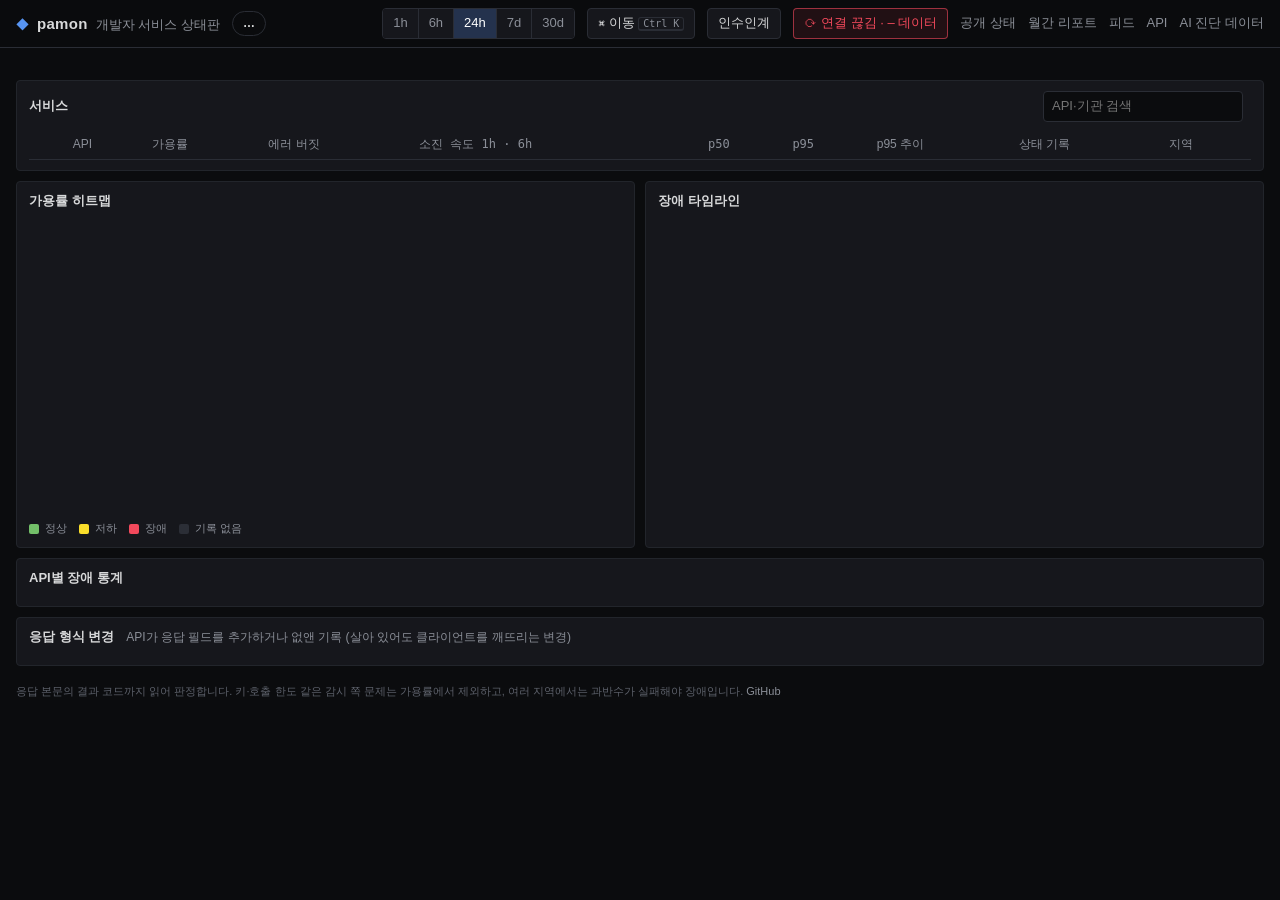
==== internal/web/static/index.html @ 7381d94c "feat: publish AI diagnostic evidence with freshness and Pages discovery" ====
<!doctype html>
<html lang="ko">
<head>
<meta charset="utf-8">
<meta name="viewport" content="width=device-width, initial-scale=1">
<title>pamon · 개발자 서비스 상태판</title>
<meta name="description" content="공공 API·지도·npm·PyPI·Docker Hub·GitHub의 가용성, 지연과 실제 기능 검사">
<link rel="alternate" type="application/atom+xml" title="장애 피드" href="/feed.xml">
<link rel="stylesheet" href="vendor/uPlot.min.css">
<link rel="stylesheet" href="app.css">
</head>
<body>
<header class="topbar">
  <div class="brand"><span class="logo">◆</span><b>pamon</b><span class="sub">개발자 서비스 상태판</span></div>
  <div id="fleet-pill" class="pill">…</div>
  <div class="spacer"></div>
  <div class="ranges" id="ranges"></div>
  <button class="btn" id="open-palette" title="명령 팔레트 (Ctrl+K)">⌘ 이동 <kbd>Ctrl K</kbd></button>
  <button class="btn" id="open-handoff" title="교대 인수인계 요약 (h)">인수인계</button>
  <button class="btn" id="refresh" title="새로고침 (r)">⟳ <span id="age">–</span></button>
  <nav class="links"><a href="/status">공개 상태</a><a href="/report">월간 리포트</a><a href="/feed.xml">피드</a><a href="/api/v1/overview">API</a><a href="ai/index.html">AI 진단 데이터</a></nav>
</header>

<div id="problems" class="problems" hidden></div>

<main class="grid">
  <section class="stats" id="stats"></section>
  <section class="wide correl" id="correl" hidden></section>

  <section class="panel wide">
    <div class="panel-h">
      <h2>서비스</h2>
      <div class="tools">
        <input id="q" type="search" placeholder="API·기관 검색" autocomplete="off">
        <div class="chips" id="cats"></div>
      </div>
    </div>
    <div class="table-wrap">
      <table class="svc">
        <thead><tr>
          <th></th><th>API</th><th class="num" data-sort="availability">가용률</th><th data-sort="budgetLeft">에러 버짓</th><th class="num" data-sort="burn1h" title="에러 버짓 소진 속도 = 실패 비율 ÷ 허용 실패 비율. 1×면 기간 끝에 버짓이 딱 바닥, 1시간 14.4×면 호출(page) 기준"><span class="long">소진 속도 1h · 6h</span><span class="short">소진 1h</span></th>
          <th class="num" data-sort="p50">p50</th><th class="num" data-sort="p95">p95</th><th>p95 추이</th><th>상태 기록</th><th>지역</th>
        </tr></thead>
        <tbody id="rows"></tbody>
      </table>
    </div>
  </section>

  <section class="panel half">
    <div class="panel-h"><h2>가용률 히트맵</h2><span class="hint" id="heat-hint"></span></div>
    <canvas id="heat"></canvas>
    <div class="legend"><i class="c-ok"></i>정상 <i class="c-deg"></i>저하 <i class="c-out"></i>장애 <i class="c-none"></i>기록 없음</div>
  </section>

  <section class="panel half">
    <div class="panel-h"><h2>장애 타임라인</h2><span class="hint" id="inc-count"></span></div>
    <div id="gantt"></div>
    <div id="inc-list"></div>
  </section>

  <section class="panel wide">
    <div class="panel-h"><h2>API별 장애 통계</h2><span class="hint" id="rel-hint"></span></div>
    <div class="table-wrap"><table class="rel" id="rel"></table></div>
  </section>

  <section class="panel wide">
    <div class="panel-h"><h2>응답 형식 변경</h2><span class="hint">API가 응답 필드를 추가하거나 없앤 기록 (살아 있어도 클라이언트를 깨뜨리는 변경)</span></div>
    <div id="schema-list"></div>
  </section>
</main>

<aside class="drawer" id="drawer" hidden>
  <div class="drawer-h">
    <div><div class="d-title" id="d-title"></div><div class="d-sub" id="d-sub"></div></div>
    <button class="btn" id="d-close">✕</button>
  </div>
  <div class="d-stats" id="d-stats"></div>
  <div class="fu" id="d-fu" hidden></div>
  <div class="silence" id="d-silence">
    <span id="d-silence-state"></span>
    <span class="tools">
      <select id="d-silence-len" title="얼마 동안"><option value="60">1시간</option><option value="240">4시간</option><option value="1440">24시간</option></select>
      <button class="btn" id="d-silence-on" title="이 API의 장애 알림을 잠시 끔 (장애 기록·SLO는 그대로)">🔕 알림 끄기</button>
      <button class="btn" id="d-silence-off" hidden>알림 다시 켜기</button>
    </span>
  </div>
  <div class="d-panel"><h3>응답 시간 (전체 지역, 정상 응답) <span class="hint">빨간 음영 = 장애 구간 · 파란 점선 = 응답 형식 변경 · 회색 점선 = 어제 같은 시각</span> <span class="cmp" id="d-lat-cmp"></span></h3><div id="d-lat"></div></div>
  <div class="d-panel"><h3>에러 버짓 남은 비율 <span class="hint" id="d-budget-hint"></span></h3><div id="d-budget"></div></div>
  <div class="d-panel"><h3>지역별 p95</h3><div id="d-loc"></div></div>
  <div class="d-panel"><h3>지역별 상태</h3><canvas id="d-strips"></canvas></div>
  <div class="d-panel"><h3>장애</h3><div id="d-inc"></div></div>
  <div class="d-panel"><h3>응답 형식 변경</h3><div id="d-schema"></div></div>
  <div class="d-panel"><h3>최근 확인</h3><div class="table-wrap"><table class="log" id="d-log"></table></div></div>
</aside>
<div class="scrim" id="scrim" hidden></div>

<div class="modal" id="inc-modal" hidden>
  <div class="modal-box">
    <div class="drawer-h">
      <div><div class="d-title" id="im-title"></div><div class="d-sub" id="im-sub"></div><div class="ack" id="im-ack"></div></div>
      <div class="actions">
        <button class="btn" id="im-take" hidden title="이 장애를 내가 보고 있다고 알림">내가 맡기</button>
        <button class="btn" id="im-copy-md" title="포스트모템 초안을 마크다운으로 복사">포스트모템 초안 복사</button>
        <button class="btn" id="im-copy-link">링크 복사</button>
        <button class="btn" id="im-close">✕</button>
      </div>
    </div>
    <div class="d-stats" id="im-stats"></div>
    <div class="d-panel"><h3>다음 할 일 <span class="hint">문제 위치에 따라</span></h3><ol class="next" id="im-next"></ol></div>
    <div class="d-panel"><h3>메모 <span class="hint">확인한 것·한 일 (포스트모템 초안에 들어감)</span></h3>
      <div id="im-notes"></div>
      <form id="im-note-form" class="note-form" hidden>
        <input id="im-note-author" placeholder="이름" maxlength="40">
        <textarea id="im-note-text" rows="2" maxlength="2000" placeholder="예: 데이터포털 공지 확인 — 10:00~12:00 에어코리아 서버 점검"></textarea>
        <button class="btn" type="submit">메모 남기기</button>
      </form>
    </div>
    <div class="d-panel"><h3>지역 × 시간 (확인 하나 = 칸 하나)</h3><canvas id="im-matrix"></canvas></div>
    <div class="d-panel"><h3>판정이 바뀐 순간</h3><div id="im-timeline"></div></div>
    <div class="d-panel"><h3>원시 확인 <span class="hint" id="im-count"></span></h3><div class="table-wrap"><table class="log" id="im-log"></table></div></div>
  </div>
</div>

<div class="palette" id="palette" hidden>
  <div class="palette-box">
    <input id="pal-q" type="text" placeholder="API, 기관, 명령 검색…  (Esc 닫기)" autocomplete="off">
    <div id="pal-list"></div>
  </div>
</div>

<div class="modal" id="handoff" hidden>
  <div class="modal-box">
    <div class="drawer-h">
      <div><div class="d-title">교대 인수인계</div><div class="d-sub">지금 상태와 지난 몇 시간의 장애를 다음 당번에게 넘길 Markdown으로</div></div>
      <div class="tools"><span class="chips" id="ho-hours"></span><button class="btn" id="ho-copy">Markdown 복사</button><button class="btn" id="ho-close">✕</button></div>
    </div>
    <pre class="handoff" id="ho-text"></pre>
  </div>
</div>

<div class="modal" id="help" hidden>
  <div class="modal-box small">
    <div class="drawer-h"><div class="d-title">키보드 단축키</div><button class="btn" id="help-close">✕</button></div>
    <table class="keys">
      <tr><td><kbd>Ctrl</kbd> <kbd>K</kbd></td><td>명령 팔레트 (API로 이동, 기간 변경, 리포트)</td></tr>
      <tr><td><kbd>/</kbd></td><td>검색</td></tr>
      <tr><td><kbd>j</kbd> <kbd>k</kbd></td><td>서비스 표에서 위아래로</td></tr>
      <tr><td><kbd>Enter</kbd></td><td>선택한 API 상세</td></tr>
      <tr><td><kbd>1</kbd>–<kbd>5</kbd></td><td>기간 1시간 · 6시간 · 24시간 · 7일 · 30일</td></tr>
      <tr><td><kbd>r</kbd></td><td>새로고침</td></tr>
      <tr><td><kbd>h</kbd></td><td>교대 인수인계 요약</td></tr>
      <tr><td><kbd>Esc</kbd></td><td>닫기</td></tr>
      <tr><td><kbd>?</kbd></td><td>이 도움말</td></tr>
    </table>
  </div>
</div>

<footer class="foot">
  응답 본문의 결과 코드까지 읽어 판정합니다. 키·호출 한도 같은 감시 쪽 문제는 가용률에서 제외하고, 여러 지역에서는 과반수가 실패해야 장애입니다.
  <a href="https://github.com/hyunsuhahaha/public-api-monitor">GitHub</a>
  <span id="build" class="build"></span>
</footer>
<script src="vendor/uPlot.iife.min.js"></script>
<script src="app.js"></script>
<script src="ops.js"></script>
</body>
</html>
---- internal/web/static/vendor/uPlot.min.css ----
.uplot, .uplot *, .uplot *::before, .uplot *::after {box-sizing: border-box;}.uplot {font-family: system-ui, -apple-system, "Segoe UI", Roboto, "Helvetica Neue", Arial, "Noto Sans", sans-serif, "Apple Color Emoji", "Segoe UI Emoji", "Segoe UI Symbol", "Noto Color Emoji";line-height: 1.5;width: min-content;}.u-title {text-align: center;font-size: 18px;font-weight: bold;}.u-wrap {position: relative;user-select: none;}.u-over, .u-under {position: absolute;}.u-under {overflow: hidden;}.uplot canvas {display: block;position: relative;width: 100%;height: 100%;}.u-axis {position: absolute;}.u-legend {font-size: 14px;margin: auto;text-align: center;}.u-inline {display: block;}.u-inline * {display: inline-block;}.u-inline tr {margin-right: 16px;}.u-legend th {font-weight: 600;}.u-legend th > * {vertical-align: middle;display: inline-block;}.u-legend .u-marker {width: 1em;height: 1em;margin-right: 4px;background-clip: padding-box !important;}.u-inline.u-live th::after {content: ":";vertical-align: middle;}.u-inline:not(.u-live) .u-value {display: none;}.u-series > * {padding: 4px;}.u-series th {cursor: pointer;}.u-legend .u-off > * {opacity: 0.3;}.u-select {background: rgba(0,0,0,0.07);position: absolute;pointer-events: none;}.u-cursor-x, .u-cursor-y {position: absolute;left: 0;top: 0;pointer-events: none;will-change: transform;}.u-hz .u-cursor-x, .u-vt .u-cursor-y {height: 100%;border-right: 1px dashed #607D8B;}.u-hz .u-cursor-y, .u-vt .u-cursor-x {width: 100%;border-bottom: 1px dashed #607D8B;}.u-cursor-pt {position: absolute;top: 0;left: 0;border-radius: 50%;border: 0 solid;pointer-events: none;will-change: transform;/*this has to be !important since we set inline "background" shorthand */background-clip: padding-box !important;}.u-axis.u-off, .u-select.u-off, .u-cursor-x.u-off, .u-cursor-y.u-off, .u-cursor-pt.u-off {display: none;}
---- internal/web/static/app.css ----
:root {
  --bg: #0b0c0e; --panel: #16171c; --panel2: #1c1e24; --line: #2a2d35; --line2: #22252b;
  --text: #d8d9da; --muted: #8b8f98; --dim: #5d616b;
  --ok: #73bf69; --deg: #fade2a; --warn: #ff9830; --out: #f2495c; --blue: #5794f2; --purple: #b877d9; --none: #2b2e36;
  --mono: "JetBrains Mono", "Cascadia Mono", Consolas, ui-monospace, monospace;
}
* { box-sizing: border-box; }
html, body { margin: 0; background: var(--bg); color: var(--text); }
body { font: 13px/1.45 Inter, -apple-system, "Segoe UI", "Malgun Gothic", "Apple SD Gothic Neo", sans-serif; }
a { color: var(--blue); text-decoration: none; }
a:hover { text-decoration: underline; }
.num, .mono { font-family: var(--mono); font-variant-numeric: tabular-nums; }

/* top bar */
.topbar { position: sticky; top: 0; z-index: 5; display: flex; align-items: center; gap: 12px; padding: 8px 16px;
  background: rgba(11,12,14,.92); backdrop-filter: blur(6px); border-bottom: 1px solid var(--line); }
.brand { display: flex; align-items: baseline; gap: 8px; white-space: nowrap; }
.brand b { font-size: 15px; letter-spacing: .3px; }
.logo { color: var(--blue); }
.sub { color: var(--muted); }
.spacer { flex: 1; }
.pill { padding: 3px 10px; border-radius: 999px; font-weight: 600; font-size: 12px; border: 1px solid var(--line); white-space: nowrap; }
.pill.ok { color: var(--ok); border-color: rgba(115,191,105,.4); background: rgba(115,191,105,.08); }
.pill.deg { color: var(--deg); border-color: rgba(250,222,42,.4); background: rgba(250,222,42,.07); }
.pill.out { color: var(--out); border-color: rgba(242,73,92,.5); background: rgba(242,73,92,.1); }
.ranges { display: flex; border: 1px solid var(--line); border-radius: 4px; overflow: hidden; }
.ranges button { background: var(--panel); color: var(--muted); border: 0; padding: 5px 10px; font: inherit; cursor: pointer; border-right: 1px solid var(--line); }
.ranges button:last-child { border-right: 0; }
.ranges button.on { background: #24324d; color: #fff; }
.btn { background: var(--panel); color: var(--text); border: 1px solid var(--line); border-radius: 4px; padding: 5px 10px; font: inherit; cursor: pointer; }
.btn:hover { border-color: #3d424d; }
.links { display: flex; gap: 12px; }
.links a { color: var(--muted); }

/* layout */
.grid { display: grid; grid-template-columns: repeat(2, minmax(0, 1fr)); gap: 10px; padding: 12px 16px; }
.wide, .stats { grid-column: 1 / -1; }
.panel { background: var(--panel); border: 1px solid var(--line2); border-radius: 4px; padding: 10px 12px; min-width: 0; }
.panel-h { display: flex; align-items: center; gap: 12px; margin-bottom: 8px; flex-wrap: wrap; }
.panel-h h2 { font-size: 13px; font-weight: 600; margin: 0; }
.hint { color: var(--muted); font-size: 12px; }
.tools { display: flex; gap: 8px; align-items: center; margin-left: auto; flex-wrap: wrap; }
input[type=search] { background: var(--bg); border: 1px solid var(--line); color: var(--text); border-radius: 4px; padding: 5px 8px; font: inherit; width: 200px; }
.chips { display: flex; gap: 4px; flex-wrap: wrap; }
.chips button { background: transparent; border: 1px solid var(--line); color: var(--muted); border-radius: 3px; padding: 2px 8px; font: inherit; font-size: 12px; cursor: pointer; }
.chips button.on { border-color: var(--blue); color: #fff; background: rgba(87,148,242,.15); }

/* stat panels */
.stats { display: grid; grid-template-columns: repeat(6, minmax(0, 1fr)); gap: 10px; }
.stat { background: var(--panel); border: 1px solid var(--line2); border-radius: 4px; padding: 10px 12px; position: relative; overflow: hidden; }
.stat .k { color: var(--muted); font-size: 12px; }
.stat .v { font-family: var(--mono); font-size: 26px; font-weight: 600; margin-top: 4px; letter-spacing: -.5px; }
.stat .s { color: var(--muted); font-size: 11px; margin-top: 2px; }
.stat .bar { position: absolute; left: 0; bottom: 0; height: 3px; background: var(--ok); }
.c-ok-t { color: var(--ok); } .c-deg-t { color: var(--deg); } .c-out-t { color: var(--out); } .c-warn-t { color: var(--warn); } .c-blue-t { color: var(--blue); }

/* service table */
.table-wrap { overflow-x: auto; }
table { border-collapse: collapse; width: 100%; }
.svc th { text-align: left; color: var(--muted); font-weight: 500; font-size: 12px; padding: 6px 8px; border-bottom: 1px solid var(--line); white-space: nowrap; user-select: none; }
.svc th[data-sort] { cursor: pointer; }
.svc th.sorted::after { content: " ▾"; color: var(--blue); }
.svc td { padding: 5px 8px; border-bottom: 1px solid var(--line2); vertical-align: middle; white-space: nowrap; }
.svc tbody tr { cursor: pointer; }
.svc tbody tr:hover { background: var(--panel2); }
.svc .name { font-weight: 500; }
.svc .prov { color: var(--muted); font-size: 11px; }
.num { text-align: right; }
.dot { display: inline-block; width: 9px; height: 9px; border-radius: 50%; background: var(--dim); }
.dot.ok { background: var(--ok); box-shadow: 0 0 6px rgba(115,191,105,.6); }
.dot.slow, .dot.stale { background: var(--deg); box-shadow: 0 0 6px rgba(250,222,42,.5); }
.dot.error, .dot.down { background: var(--out); box-shadow: 0 0 8px rgba(242,73,92,.8); animation: pulse 1.4s infinite; }
.dot.client, .dot.unknown { background: var(--dim); }
@keyframes pulse { 50% { opacity: .45; } }
.budget { display: flex; align-items: center; gap: 6px; min-width: 120px; }
.budget .track { flex: 1; height: 6px; background: var(--none); border-radius: 3px; overflow: hidden; }
.budget .fill { height: 100%; }
.budget .n { font-family: var(--mono); font-size: 11px; width: 42px; text-align: right; color: var(--muted); }
canvas.spark { width: 120px; height: 24px; display: block; }
canvas.strip { width: 180px; height: 14px; display: block; }
.locs { display: flex; gap: 3px; }
.locs .dot { width: 7px; height: 7px; box-shadow: none; animation: none; }
.reason { color: var(--muted); font-size: 11px; max-width: 360px; overflow: hidden; text-overflow: ellipsis; }

/* heatmap + incidents */
#heat { width: 100%; display: block; }
.legend { display: flex; gap: 12px; align-items: center; color: var(--muted); font-size: 11px; margin-top: 6px; }
.legend i { display: inline-block; width: 10px; height: 10px; border-radius: 2px; margin-right: -6px; }
.c-ok { background: var(--ok); } .c-deg { background: var(--deg); } .c-out { background: var(--out); } .c-none { background: var(--none); }
#gantt { position: relative; }
.g-row { display: grid; grid-template-columns: 150px 1fr; align-items: center; height: 20px; }
.g-name { color: var(--muted); font-size: 11px; overflow: hidden; text-overflow: ellipsis; white-space: nowrap; padding-right: 8px; }
.g-track { position: relative; height: 12px; background: var(--panel2); border-radius: 2px; }
.g-bar { position: absolute; top: 0; height: 12px; border-radius: 2px; min-width: 3px; }
.g-axis { display: grid; grid-template-columns: 150px 1fr; color: var(--dim); font-size: 10px; margin-top: 4px; }
.g-axis div:last-child { display: flex; justify-content: space-between; }
.inc { display: grid; grid-template-columns: 10px 1fr auto; gap: 8px; align-items: center; padding: 6px 0; border-top: 1px solid var(--line2); }
.inc .t { color: var(--muted); font-size: 11px; }
.empty { color: var(--muted); padding: 14px 0; text-align: center; }
.schema { display: grid; grid-template-columns: 90px minmax(0, 1fr) auto; gap: 10px; align-items: start; padding: 6px 0; border-top: 1px solid var(--line2); }
.schema .kind { font-size: 11px; font-weight: 600; border-radius: 3px; padding: 1px 6px; text-align: center; }
.schema .kind.added { color: var(--blue); background: rgba(87,148,242,.12); }
.schema .kind.removed { color: var(--warn); background: rgba(255,152,48,.12); }
.schema code { font-family: var(--mono); font-size: 11px; color: var(--text); background: var(--panel2); padding: 1px 5px; border-radius: 3px; margin: 0 4px 2px 0; display: inline-block; max-width: 100%; word-break: break-all; }
.schema .t { color: var(--muted); font-size: 11px; white-space: nowrap; }

/* drawer */
.drawer { position: fixed; top: 0; right: 0; bottom: 0; width: min(920px, 100vw); background: #111317; border-left: 1px solid var(--line);
  z-index: 20; overflow-y: auto; padding: 14px 16px 30px; box-shadow: -20px 0 40px rgba(0,0,0,.5); }
.scrim { position: fixed; inset: 0; background: rgba(0,0,0,.45); z-index: 15; }
.drawer-h { display: flex; justify-content: space-between; align-items: flex-start; gap: 10px; margin-bottom: 10px; }
.d-title { font-size: 17px; font-weight: 600; display: flex; align-items: center; gap: 8px; }
.d-sub { color: var(--muted); margin-top: 2px; word-break: break-all; }
.d-stats { display: grid; grid-template-columns: repeat(5, minmax(0, 1fr)); gap: 8px; margin-bottom: 10px; }
.d-stats .stat .v { font-size: 20px; }
.d-panel { background: var(--panel); border: 1px solid var(--line2); border-radius: 4px; padding: 8px 10px; margin-bottom: 10px; }
.d-panel h3 { font-size: 12px; font-weight: 600; margin: 0 0 6px; color: var(--muted); }
#d-strips { width: 100%; display: block; }
.log td, .log th { padding: 4px 6px; border-bottom: 1px solid var(--line2); font-size: 12px; white-space: nowrap; text-align: left; }
.log th { color: var(--muted); font-weight: 500; }
.log td.r { max-width: 380px; overflow: hidden; text-overflow: ellipsis; color: var(--muted); }

/* incident view, palette, help */
.modal { position: fixed; inset: 0; z-index: 30; background: rgba(0,0,0,.55); display: flex; align-items: flex-start; justify-content: center; padding: 40px 16px; overflow-y: auto; }
.modal[hidden], .palette[hidden] { display: none; }
.modal-box { width: min(1100px, 100%); background: #111317; border: 1px solid var(--line); border-radius: 6px; padding: 14px 16px 20px; box-shadow: 0 20px 60px rgba(0,0,0,.6); }
.modal-box.small { width: min(520px, 100%); }
.actions { display: flex; gap: 6px; flex-wrap: wrap; }
.sev { font-size: 11px; font-weight: 700; padding: 2px 8px; border-radius: 3px; letter-spacing: .3px; }
.sev.s2 { background: rgba(242,73,92,.18); color: var(--out); }
.sev.s1 { background: rgba(250,222,42,.15); color: var(--deg); }
.sev.open { background: rgba(242,73,92,.9); color: #fff; animation: pulse 1.4s infinite; }
#im-matrix { width: 100%; display: block; }
.tl { display: grid; grid-template-columns: 120px 14px 1fr; gap: 8px; align-items: center; padding: 4px 0; border-top: 1px solid var(--line2); font-size: 12px; }
.tl .t { font-family: var(--mono); color: var(--muted); }
kbd { font-family: var(--mono); font-size: 10px; border: 1px solid var(--line); border-bottom-width: 2px; border-radius: 3px; padding: 0 4px; color: var(--muted); background: var(--panel); }
.keys td { padding: 6px 8px; border-bottom: 1px solid var(--line2); }
.palette { position: fixed; inset: 0; z-index: 40; background: rgba(0,0,0,.5); display: flex; justify-content: center; padding-top: 12vh; }
.palette-box { width: min(640px, calc(100% - 32px)); background: #15171c; border: 1px solid #3a3f4b; border-radius: 8px; box-shadow: 0 24px 70px rgba(0,0,0,.7); overflow: hidden; height: fit-content; }
#pal-q { width: 100%; border: 0; border-bottom: 1px solid var(--line); background: transparent; color: var(--text); font: inherit; font-size: 15px; padding: 14px 16px; outline: none; }
#pal-list { max-height: 50vh; overflow-y: auto; }
.pal-item { display: flex; align-items: center; gap: 10px; padding: 8px 16px; cursor: pointer; }
.pal-item .k { color: var(--muted); font-size: 11px; margin-left: auto; }
.pal-item.on { background: #24324d; }
.svc tbody tr.sel { background: #1d2738; box-shadow: inset 3px 0 0 var(--blue); }

/* uPlot on dark */
.uplot, .u-legend { font-family: var(--mono); color: var(--text); font-size: 11px; }
.u-legend .u-marker { border-radius: 2px; }
.u-select { background: rgba(87,148,242,.15); }

.foot { color: var(--dim); font-size: 11px; padding: 6px 16px 24px; }
.foot a { color: var(--muted); }

@media (max-width: 1100px) { .stats { grid-template-columns: repeat(3, minmax(0, 1fr)); } .grid { grid-template-columns: 1fr; } .half { grid-column: 1 / -1; } }
@media (max-width: 640px) {
  .stats { grid-template-columns: repeat(2, minmax(0, 1fr)); } .links, .sub { display: none; } .topbar { flex-wrap: wrap; }
  .d-stats { grid-template-columns: repeat(2, minmax(0, 1fr)); } input[type=search] { width: 100%; }
}
.flap { font-size: 10px; padding: 1px 6px; border-radius: 3px; background: rgba(255,152,48,.15); color: var(--warn); border: 1px solid rgba(255,152,48,.4); white-space: nowrap; }
.g-bar.flapping { background-image: repeating-linear-gradient(135deg, rgba(0,0,0,.35) 0 3px, transparent 3px 7px) !important; }
.correl { display: flex; flex-direction: column; gap: 6px; }
.cg { display: flex; align-items: center; flex-wrap: wrap; gap: 8px; padding: 8px 12px; background: var(--panel, #181b1f); border: 1px solid rgba(242,73,92,.35); border-left: 3px solid var(--out); border-radius: 4px; font-size: 12px; }
.cg.wide-out { border-color: rgba(255,152,48,.45); border-left-color: var(--warn); color: var(--warn); }
.cg-n { color: var(--text, #ccccdc); } .cg-why { color: var(--muted); font-size: 11px; }
.cg-chips { display: flex; gap: 4px; flex-wrap: wrap; margin-left: auto; }
.chip { font: inherit; font-size: 11px; padding: 2px 8px; border-radius: 3px; cursor: pointer; background: transparent; color: var(--muted); border: 1px solid var(--line, #2c3235); }
.chip.out { color: var(--out); border-color: rgba(242,73,92,.5); } .chip.deg { color: var(--deg); border-color: rgba(250,222,42,.4); }
.chip:hover { background: rgba(255,255,255,.05); }
.dot.maint { background: var(--purple); box-shadow: 0 0 6px rgba(184,119,217,.5); }
.cg.maint { border-color: rgba(184,119,217,.4); border-left-color: var(--purple); }
.burn { white-space: nowrap; font-family: ui-monospace, monospace; font-size: 12px; }
.burn .sep { color: var(--dim); }
.burn-tag { margin-left: 6px; font-family: inherit; font-size: 10px; padding: 1px 5px; border-radius: 3px; }
.burn-tag.page { color: var(--out); border: 1px solid rgba(242,73,92,.5); background: rgba(242,73,92,.1); }
.burn-tag.ticket { color: var(--warn); border: 1px solid rgba(255,152,48,.45); }
.cg.ours { border-color: var(--line); border-left-color: var(--dim); }
.cg-detail { flex-basis: 100%; color: var(--muted); font-size: 11px; padding-left: 17px; }
/* phones: what on-call needs at a glance — state, name, availability, burn rate */
@media (max-width: 640px) {
  .svc th:nth-child(n+6), .svc td:nth-child(n+6), .svc th:nth-child(4), .svc td:nth-child(4) { display: none; }
  .svc td .reason { max-width: 52vw; display: inline-block; vertical-align: bottom; white-space: nowrap; }
  .svc .burn-tag { display: block; margin: 2px 0 0; width: max-content; margin-left: auto; }
  .svc td:nth-child(2) { white-space: normal; }
  .svc td, .svc th { padding: 5px 4px; } .svc .b6 { display: none; } .svc td .reason { max-width: 46vw; overflow: hidden; text-overflow: ellipsis; }
  .cg-chips { margin-left: 0; }
}
.svc .short { display: none; }
@media (max-width: 640px) { .svc .long { display: none; } .svc .short { display: inline; } .svc td.num, .svc .burn { font-size: 11px; } }
@media (max-width: 640px) { .schema { grid-template-columns: 64px minmax(0, 1fr); } .schema .t { grid-column: 2; } }
.handoff { margin: 0; padding: 12px 14px; background: var(--bg); border: 1px solid var(--line2); border-radius: 4px; font-family: var(--mono); font-size: 12px; line-height: 1.6;
  white-space: pre-wrap; word-break: break-word; max-height: 70vh; overflow: auto; color: var(--text); }
.phase { display: flex; height: 8px; min-width: 4px; border-radius: 2px; overflow: hidden; background: var(--none); }
.phase span { display: block; height: 100%; }
.log td:has(.phase) { width: 120px; min-width: 120px; }
.rel th, .rel td { padding: 6px 8px; border-bottom: 1px solid var(--line2); white-space: nowrap; text-align: left; font-size: 12px; }
.rel th { color: var(--muted); font-weight: 500; }
.rel th.num, .rel td.num { text-align: right; }
.rel tr:hover td { background: rgba(255,255,255,.03); }
.rel .name { font-size: 13px; } .rel .prov { color: var(--muted); font-size: 11px; }
.rel-bar { height: 3px; background: var(--none); border-radius: 2px; margin-top: 3px; min-width: 120px; }
.rel-bar i { display: block; height: 100%; border-radius: 2px; }
@media (max-width: 640px) { .rel th:nth-child(n+5), .rel td:nth-child(n+5) { display: none; } }
/* top bar on mid-size screens: never wrap a button's label; drop the extras before that */
.btn, .links a { white-space: nowrap; }
@media (max-width: 1200px) { .btn kbd, .topbar .sub { display: none; } }
@media (max-width: 980px) { .links { display: none; } }
.next { margin: 0; padding-left: 20px; display: grid; gap: 4px; font-size: 12.5px; }
.next code { font-family: var(--mono); font-size: 11px; background: var(--panel2); padding: 1px 5px; border-radius: 3px; }
.next a { color: var(--blue); }
.cmp { font-size: 11px; color: var(--muted); font-weight: 500; margin-left: 6px; }
.cmp.worse { color: var(--warn); } .cmp.better { color: var(--ok); }
.btn.stale { color: var(--out); border-color: rgba(242,73,92,.6); background: rgba(242,73,92,.1); }
.fu { margin: -2px 0 10px; padding: 8px 12px; border-radius: 4px; font-size: 12px; border: 1px solid var(--line2); border-left-width: 3px; }
.fu.late { border-left-color: var(--deg); } .fu.hung { border-left-color: var(--out); }
.fu.stuck { border-left-color: var(--blue); }

.note { display: grid; grid-template-columns: 90px auto 1fr; gap: 10px; padding: 5px 0; border-bottom: 1px solid var(--line2); font-size: 12.5px; }
.note .t { color: var(--muted); font-size: 11px; }
.note-form { display: grid; grid-template-columns: 120px 1fr auto; gap: 8px; margin-top: 8px; align-items: start; }
.note-form input, .note-form textarea { background: var(--bg); border: 1px solid var(--line); color: var(--text); border-radius: 4px; padding: 6px 8px; font: inherit; resize: vertical; }
@media (max-width: 640px) { .note-form { grid-template-columns: 1fr; } .note { grid-template-columns: 1fr; gap: 2px; } }

.ack-tag, .note-tag { font-size: 10px; padding: 1px 6px; border-radius: 3px; white-space: nowrap; }
.ack-tag { color: var(--blue); border: 1px solid rgba(87,148,242,.45); background: rgba(87,148,242,.1); }
.note-tag { color: var(--muted); border: 1px solid var(--line); }
.ack { color: var(--blue); font-size: 12px; align-self: center; }
.note.is-ack span:last-child { color: var(--blue); }

.silence { display: flex; align-items: center; gap: 10px; margin: -2px 0 10px; padding: 6px 12px; border: 1px solid var(--line2); border-radius: 4px; font-size: 12px; color: var(--muted); }
.silence.on { color: var(--purple); border-color: rgba(184,119,217,.45); }
.silence select { background: var(--bg); color: var(--text); border: 1px solid var(--line); border-radius: 4px; padding: 4px 6px; font: inherit; }
.muted-tag { font-size: 11px; }

/* what is wrong right now: opened from the pill or the "now" panels */
.pill.click, .stat.click { cursor: pointer; }
.pill.click:hover { filter: brightness(1.25); }
.stat.click:hover { border-color: #3a3e48; background: var(--panel2); }
.problems { position: absolute; z-index: 40; width: min(470px, calc(100vw - 16px)); max-height: 70vh; overflow: auto;
  background: var(--panel); border: 1px solid var(--line); border-radius: 6px; box-shadow: 0 12px 32px rgba(0,0,0,.55); }
.problems .ph { padding: 10px 14px; font-weight: 600; border-bottom: 1px solid var(--line); }
.problems .pe { padding: 14px; color: var(--muted); }
.problems .pr { display: block; width: 100%; text-align: left; background: none; border: 0; border-bottom: 1px solid var(--line2); color: var(--text); padding: 10px 14px; cursor: pointer; font: inherit; }
.problems .pr:hover { background: var(--panel2); }
.problems .pr:last-child { border-bottom: 0; }
.problems .prh { display: flex; gap: 8px; align-items: baseline; }
.problems .lab { font-size: 11px; font-weight: 700; min-width: 58px; }
.problems .pv { color: var(--muted); font-size: 12px; }
.problems .pd { margin-left: auto; color: var(--muted); font-size: 12px; font-family: var(--mono); white-space: nowrap; }
.problems .pw { margin: 3px 0 0 66px; color: var(--muted); font-size: 12.5px; }
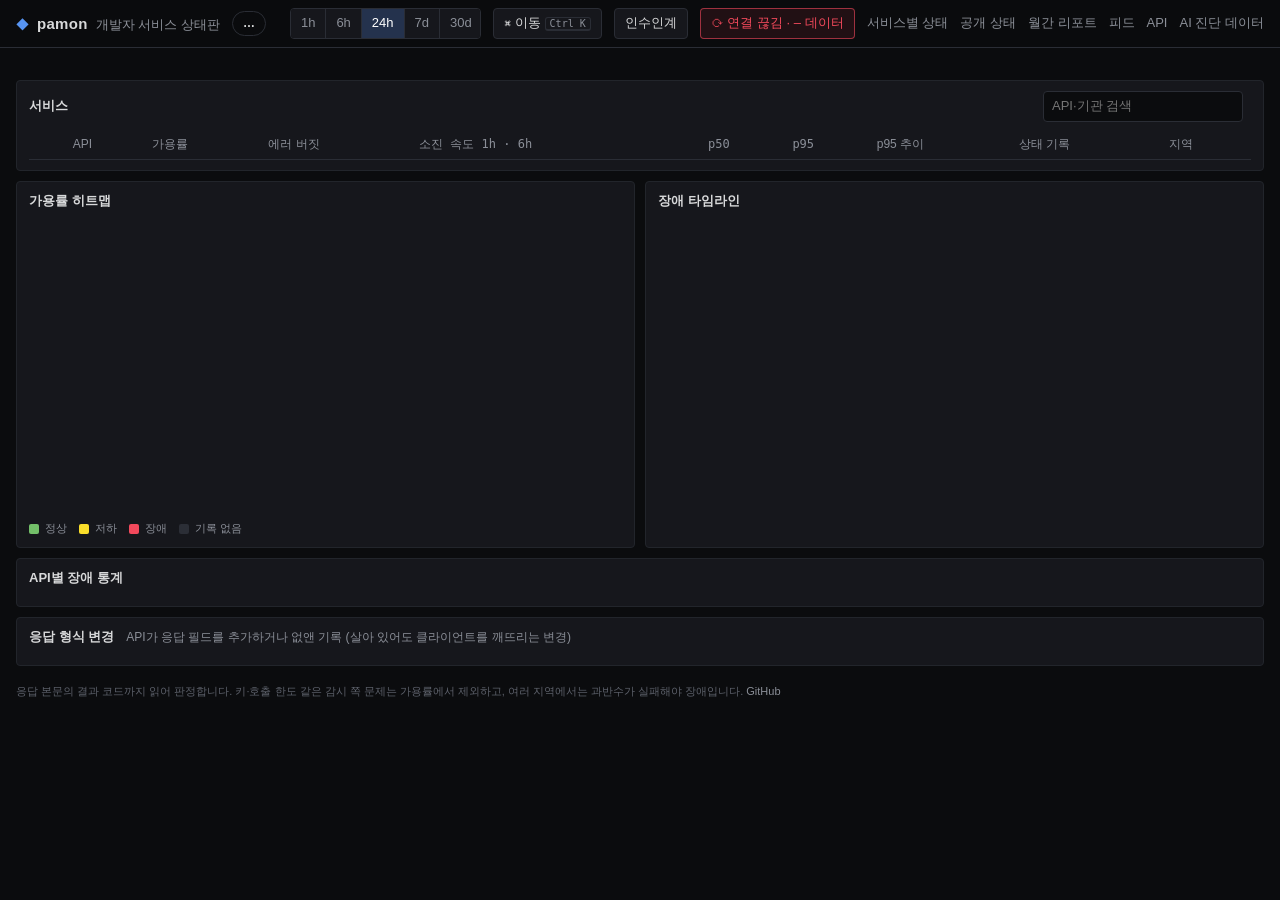
==== commit 8d8d056d: "Answer pages: "is X down?" in plain words, with the evidence under it /s/{id} for every service and " ====
--- a/internal/web/static/index.html
+++ b/internal/web/static/index.html
@@ -18,7 +18,7 @@
   <button class="btn" id="open-palette" title="명령 팔레트 (Ctrl+K)">⌘ 이동 <kbd>Ctrl K</kbd></button>
   <button class="btn" id="open-handoff" title="교대 인수인계 요약 (h)">인수인계</button>
   <button class="btn" id="refresh" title="새로고침 (r)">⟳ <span id="age">–</span></button>
-  <nav class="links"><a href="/status">공개 상태</a><a href="/report">월간 리포트</a><a href="/feed.xml">피드</a><a href="/api/v1/overview">API</a><a href="ai/index.html">AI 진단 데이터</a></nav>
+  <nav class="links"><a href="s/">서비스별 상태</a><a href="/status">공개 상태</a><a href="/report">월간 리포트</a><a href="/feed.xml">피드</a><a href="/api/v1/overview">API</a><a href="ai/index.html">AI 진단 데이터</a></nav>
 </header>
 
 <div id="problems" class="problems" hidden></div>
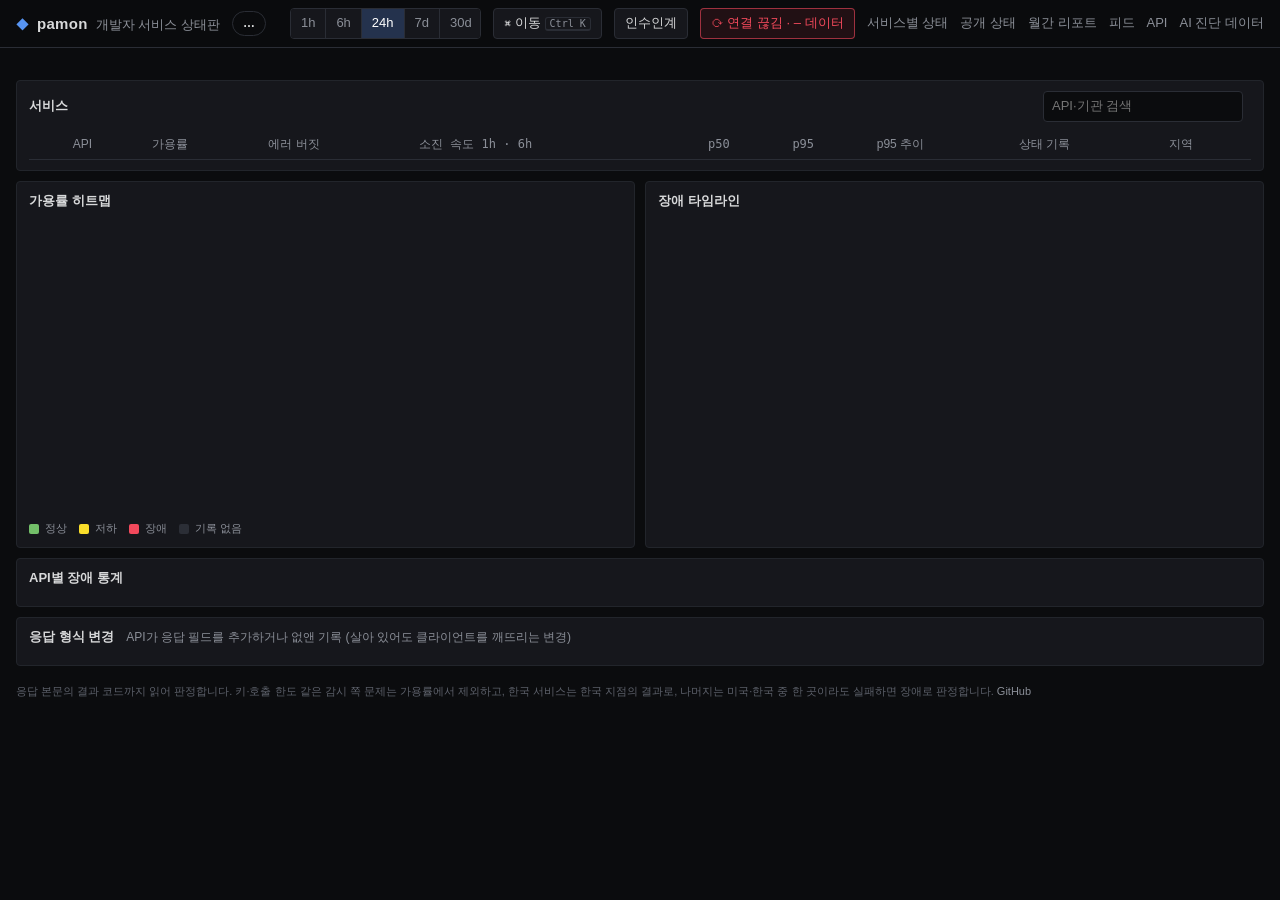
==== commit 36ba2e97: "Probe locations: Korea judges Korean services, results shown side by side A second location (kr-seou" ====
--- a/internal/web/static/index.html
+++ b/internal/web/static/index.html
@@ -156,7 +156,7 @@
 </div>
 
 <footer class="foot">
-  응답 본문의 결과 코드까지 읽어 판정합니다. 키·호출 한도 같은 감시 쪽 문제는 가용률에서 제외하고, 여러 지역에서는 과반수가 실패해야 장애입니다.
+  응답 본문의 결과 코드까지 읽어 판정합니다. 키·호출 한도 같은 감시 쪽 문제는 가용률에서 제외하고, 한국 서비스는 한국 지점의 결과로, 나머지는 미국·한국 중 한 곳이라도 실패하면 장애로 판정합니다.
   <a href="https://github.com/hyunsuhahaha/public-api-monitor">GitHub</a>
   <span id="build" class="build"></span>
 </footer>
--- a/internal/web/static/app.css
+++ b/internal/web/static/app.css
@@ -101,6 +101,7 @@
 .schema .kind { font-size: 11px; font-weight: 600; border-radius: 3px; padding: 1px 6px; text-align: center; }
 .schema .kind.added { color: var(--blue); background: rgba(87,148,242,.12); }
 .schema .kind.removed { color: var(--warn); background: rgba(255,152,48,.12); }
+.schema .kind.type_changed { color: var(--out); background: rgba(242,73,92,.12); }
 .schema code { font-family: var(--mono); font-size: 11px; color: var(--text); background: var(--panel2); padding: 1px 5px; border-radius: 3px; margin: 0 4px 2px 0; display: inline-block; max-width: 100%; word-break: break-all; }
 .schema .t { color: var(--muted); font-size: 11px; white-space: nowrap; }
 
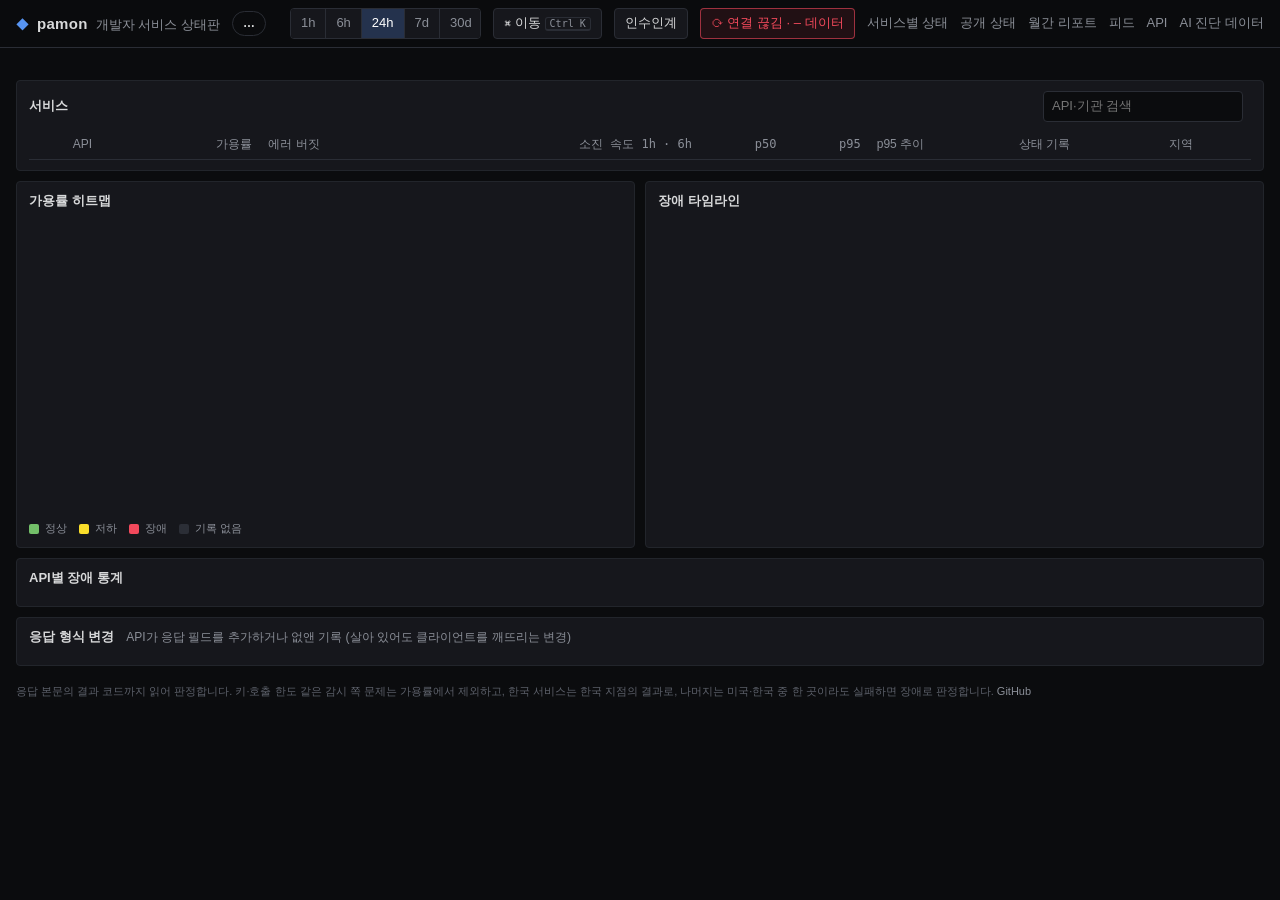
==== commit 2a19cce3: "Every check on its own connection, and the phase colors explained Within one cycle the transport kep" ====
--- a/internal/web/static/index.html
+++ b/internal/web/static/index.html
@@ -90,7 +90,7 @@
   <div class="d-panel"><h3>지역별 상태</h3><canvas id="d-strips"></canvas></div>
   <div class="d-panel"><h3>장애</h3><div id="d-inc"></div></div>
   <div class="d-panel"><h3>응답 형식 변경</h3><div id="d-schema"></div></div>
-  <div class="d-panel"><h3>최근 확인</h3><div class="table-wrap"><table class="log" id="d-log"></table></div></div>
+  <div class="d-panel"><h3>최근 확인</h3><div class="legend phase-legend" id="d-phase-legend"></div><div class="table-wrap"><table class="log" id="d-log"></table></div></div>
 </aside>
 <div class="scrim" id="scrim" hidden></div>
 
--- a/internal/web/static/app.css
+++ b/internal/web/static/app.css
@@ -66,6 +66,7 @@
 .svc .name { font-weight: 500; }
 .svc .prov { color: var(--muted); font-size: 11px; }
 .num { text-align: right; }
+.svc th.num { text-align: right; } /* numeric headers line up with their right-aligned values */
 .dot { display: inline-block; width: 9px; height: 9px; border-radius: 50%; background: var(--dim); }
 .dot.ok { background: var(--ok); box-shadow: 0 0 6px rgba(115,191,105,.6); }
 .dot.slow, .dot.stale { background: var(--deg); box-shadow: 0 0 6px rgba(250,222,42,.5); }
@@ -193,6 +194,9 @@
   white-space: pre-wrap; word-break: break-word; max-height: 70vh; overflow: auto; color: var(--text); }
 .phase { display: flex; height: 8px; min-width: 4px; border-radius: 2px; overflow: hidden; background: var(--none); }
 .phase span { display: block; height: 100%; }
+.phase-legend { flex-wrap: wrap; gap: 4px 14px; margin: 0 0 8px; }
+.phase-legend i { margin-right: 4px; vertical-align: -1px; }
+.phase-legend .sub { color: var(--muted); }
 .log td:has(.phase) { width: 120px; min-width: 120px; }
 .rel th, .rel td { padding: 6px 8px; border-bottom: 1px solid var(--line2); white-space: nowrap; text-align: left; font-size: 12px; }
 .rel th { color: var(--muted); font-weight: 500; }
